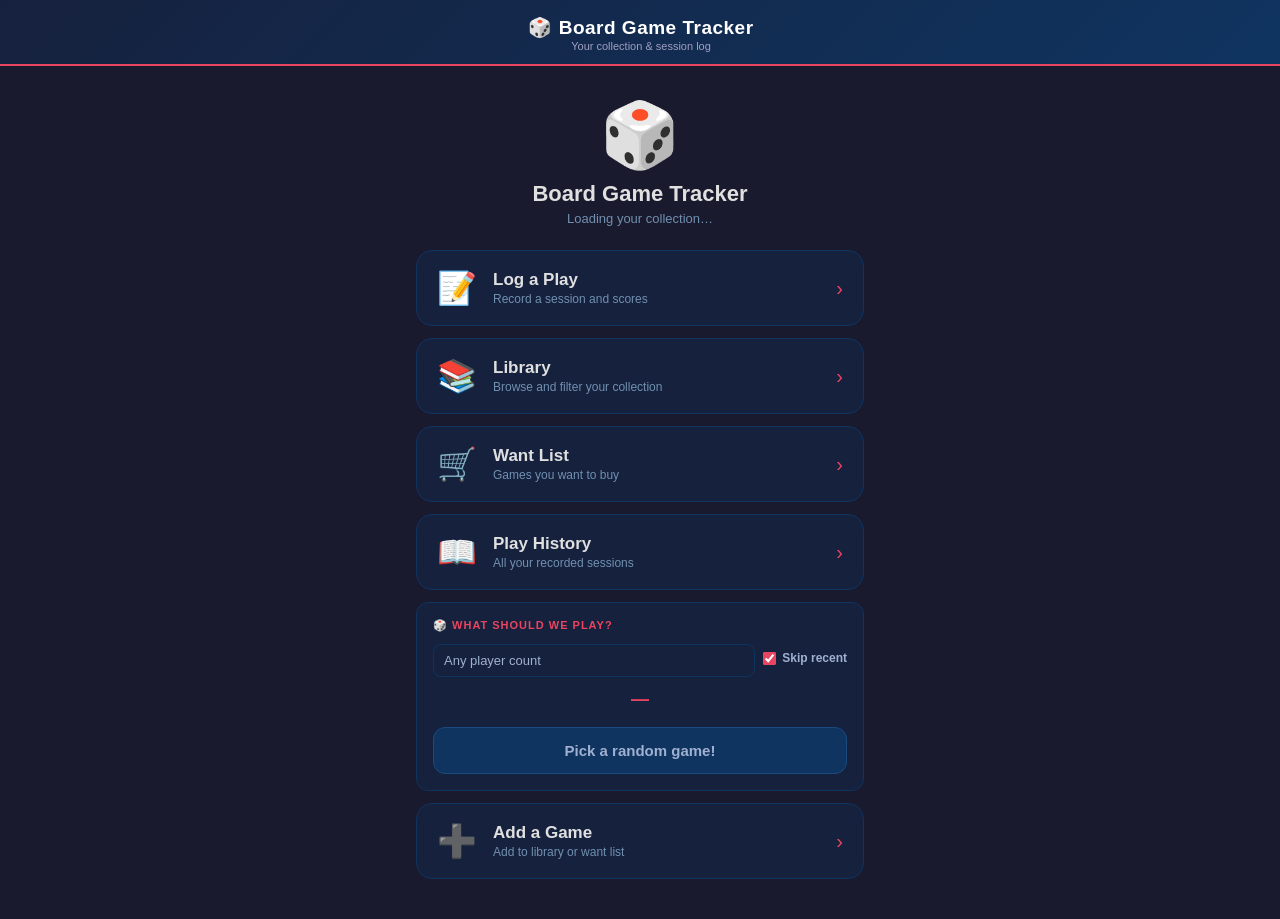
==== index.html @ 6675f411 "Update index.html" ====
<!DOCTYPE html>
<html lang="en">
<head>
<meta charset="UTF-8">
<meta name="apple-mobile-web-app-capable" content="yes">
<meta name="apple-mobile-web-app-status-bar-style" content="black-translucent">
<meta name="apple-mobile-web-app-title" content="BG Tracker">
<link rel="stylesheet" href="styles.css">
<link rel="apple-touch-icon" href="apple-touch-icon.png">
<link rel="icon" type="image/png" href="apple-touch-icon.png">
<meta name="viewport" content="width=device-width, initial-scale=1.0, maximum-scale=1.0">
<title>Board Game Tracker</title>
</head>
<body>
<div class="bg-art" id="bgArt"></div>
<div class="header" id="appHeader">
 <button class="header-back hidden" id="headerBack" onclick="goHome()">&#8592;</button>
 <div class="header-center">
 <h1 id="headerTitle">&#127922; Board Game Tracker</h1>
 <p id="headerSub">Your collection &amp; session log</p>
 </div>
 <div style="min-width:36px"></div>
</div>

<!-- HOME -->
<div class="screen active" id="screenHome">
 <div class="home-hero">
 <div class="home-hero-icon">&#127922;</div>
 <h2>Board Game Tracker</h2>
 <p id="homeSubtitle">Loading your collection&hellip;</p>
 </div>
 <div class="home-buttons">
 <button class="home-btn" onclick="showScreen('screenLog')">
 <span class="home-btn-icon">&#128221;</span>
 <div><div class="home-btn-label">Log a Play</div><div class="home-btn-sub">Record a session and scores</div></div>
 <span class="home-btn-arrow">&#8250;</span>
 </button>
 <button class="home-btn" onclick="showScreen('screenLibrary')">
 <span class="home-btn-icon">&#128218;</span>
 <div><div class="home-btn-label">Library</div><div class="home-btn-sub">Browse and filter your collection</div></div>
 <span class="home-btn-arrow">&#8250;</span>
 </button>
 <button class="home-btn" onclick="showScreen('screenWantList')">
 <span class="home-btn-icon">&#128722;</span>
 <div><div class="home-btn-label">Want List</div><div class="home-btn-sub" id="wantListSub">Games you want to buy</div></div>
 <span class="home-btn-arrow">&#8250;</span>
 </button>
 <div class="section" id="sectionHomeChart" style="display:none">
 <div class="section-title" id="homeChartTitle">&#127942; Overall Win Distribution</div>
 <div class="pie-canvas-wrap"><canvas id="homePieCanvas" width="220" height="220"></canvas></div>
 <div class="pie-legend" id="homePieLegend"></div>
 </div>
 <div class="section" id="sectionTopGames" style="display:none">
 <div class="section-title">&#127942; Most Played Games</div>
 <div id="topGamesContent"></div>
 </div>
 <button class="home-btn" onclick="showScreen('screenHistory')">
 <span class="home-btn-icon">&#128214;</span>
 <div><div class="home-btn-label">Play History</div><div class="home-btn-sub" id="historyHomeSub">All your recorded sessions</div></div>
 <span class="home-btn-arrow">&#8250;</span>
 </button>
 <div class="section" id="sectionRandomGame" style="margin:0">
 <div class="section-title">&#127922; What should we play?</div>
 <div style="display:flex;gap:8px;margin-bottom:12px">
 <select id="randomPlayerCount" class="filter-select" style="flex:1">
 <option value="">Any player count</option>
 <option value="1">1 player</option>
 <option value="2">2 players</option>
 <option value="3">3 players</option>
 <option value="4">4 players</option>
 <option value="5">5 players</option>
 <option value="6">6+ players</option>
 </select>
 <label style="display:flex;align-items:center;gap:6px;font-size:12px;color:var(--text-muted);white-space:nowrap;cursor:pointer"><input type="checkbox" id="randomExcludeRecent" checked style="accent-color:var(--accent)"> Skip recent</label>
 </div>
 <div id="randomGameDisplay" style="text-align:center;font-size:18px;font-weight:700;color:var(--accent);min-height:28px;margin:10px 0;transition:transform .15s ease,opacity .15s ease">&#8212;</div>
 <button class="secondary-btn" id="randomSpinBtn" onclick="spinRandomGame()" style="margin-top:0">Pick a random game!</button>
 </div>
 <button class="home-btn" onclick="showScreen('screenAddGame')">
 <span class="home-btn-icon">&#10133;</span>
 <div><div class="home-btn-label">Add a Game</div><div class="home-btn-sub">Add to library or want list</div></div>
 <span class="home-btn-arrow">&#8250;</span>
 </button>
 </div>
</div>

<!-- CHARACTERS -->
<div class="screen" id="screenCharacters">
 <div class="page-body">
 <div id="characterCards"></div>
 </div>
</div>

<!-- PLAY HISTORY -->
<div class="screen" id="screenHistory">
 <div class="page-body">
 <div class="status-banner" id="historyStatus"></div>
 <div id="historyList"></div>
 <div id="historyLoadMoreWrap" style="text-align:center;margin-top:10px;display:none">
 <a href="#" onclick="historyLoadMore(event)" style="color:var(--accent);font-size:13px;text-decoration:none">Load more&hellip;</a>
 </div>
 </div>
</div>

<div class="screen" id="screenGameDetail">
  <div class="page-body">

    <div id="gameDetailContent"></div>

<div class="section" id="detailWinChart" style="display:none">
  <div class="section-title" id="detailWinChartTitle">Win Distribution</div>
  <div class="pie-canvas-wrap">
    <canvas id="detailPieCanvas" width="220" height="220"></canvas>
  </div>
  <div class="pie-legend" id="detailPieLegend"></div>
</div>


    <div class="section" id="detailRecentSection" style="display:none">
  <div class="section-title" id="detailRecentTitle">Play History</div>
  <div id="detailRecentBody" style="display:block">
    <table id="detailRecentTable" style="width:100%;border-collapse:collapse"></table>
        <div id="detailLoadMoreWrap" style="text-align:center;margin-top:10px;display:none">
        <a href="#" onclick="detailLoadMore(event)" style="color:var(--accent);font-size:13px;text-decoration:none">
        Load more…
        </a>
        </div>

      </div>
    </div>

    <!-- Videos -->
    <div class="section" id="detailHowToPlay" style="display:none">
      <div class="section-title">🎥 How To Play</div>
      <div id="detailHowToPlayContent"></div>
    </div>

    <div class="section" id="detailReview" style="display:none">
      <div class="section-title">🎬 Review</div>
      <div id="detailReviewContent"></div>
    </div>

    <div id="gameDetailExpansions"></div>

  </div>
</div>
 
<!-- LOG A PLAY -->
<div class="screen" id="screenLog">
 <div class="page-body">
 <div class="status-banner" id="statusBanner"></div>
 <div class="section">
 <div class="section-title">Session</div>
 <div class="field"><label>Date</label><input type="date" id="fieldDate"></div>
 <div class="field">
 <label>Board Game</label>
 <select id="fieldGame" onchange="onGameChange()"><option value="">Select a game&hellip;</option></select>
 </div>
 </div>
  
 <div class="section" id="sectionVersion" style="display:none">
 <div class="section-title">Game Version</div>
 <select id="versionSelect" onchange="selectedVersion=this.value">
 <option value="">Base Game</option>
 </select>
 </div>
 <div class="section" id="sectionExpansions" style="display:none">
 <div class="section-title">Expansions</div>
 <div class="chip-container" id="expansionsContainer" onclick="openMultiSelect('expansions')">
 <span class="chip-placeholder">Select expansions…</span>
 </div>
 </div>
 <div class="section" id="sectionMode" style="display:none">
 <div class="section-title">Game Mode</div>
 <div id="modeContent"></div>
 </div>
 <div class="section" id="sectionStats" style="display:none">
 <div class="section-title">Game History</div>
 <div class="auto-field">
 <div class="stat-box"><div class="stat-label">Last Played</div><div class="stat-value" id="valLastPlayed">&mdash;</div></div>
 <div class="stat-box"><div class="stat-label">Total Plays</div><div class="stat-value" id="valTotalPlays">&mdash;</div></div>
 <div class="stat-box"><div class="stat-label">Top Winner</div><div class="stat-value" id="valTopWinner">&mdash;</div></div>
 </div>
 </div>
 <div class="section" id="sectionExtra" style="display:none">
 <div class="section-title" id="extraTitle">Game Details</div>
 <div id="extraFields"></div>
 </div>
 <div class="section">
 <div class="section-title">Players</div>
 <div class="chip-container" id="playersContainer" onclick="openMultiSelect('players')">
 <span class="chip-placeholder">Select players&hellip;</span>
 </div>
 </div>
 <div class="section" id="resultSection" style="display:none">
 <div class="section-title">Result</div>
 <div class="scores-grid" id="scoresContainer"></div>
 <div class="field"><label>Winner</label><input type="text" id="fieldWinner" readonly placeholder="Auto-filled from scores&hellip;"></div>
 </div>
 <button class="submit-btn" id="submitBtn" onclick="submitForm()">Submit Session</button>
 <div class="section" id="sectionWinChart" style="margin-top:12px;display:none">
 <div class="section-title" id="winChartTitle">Win Distribution</div>
 <div class="pie-canvas-wrap"><canvas id="winPieCanvas" width="220" height="220"></canvas></div>
 <div class="pie-legend" id="winPieLegend"></div>
 </div>
 <div class="section" id="recentSection" style="margin-top:12px;display:none">
 <div class="section-title" id="recentTitle">Recent Plays</div>
 <table id="recentTable" style="width:100%;border-collapse:collapse"></table>
 <div id="loadMoreWrap" style="text-align:center;margin-top:10px;display:none">
 <a href="#" onclick="loadMore(event)" style="color:var(--accent);font-size:13px;text-decoration:none">Load more&hellip;</a>
 </div>
 </div>
 </div>
</div>
 
<!-- LIBRARY -->
<div class="screen" id="screenLibrary">
 <div class="page-body">
 <div class="library-filters">
 <select class="filter-select" id="filterPlayers" onchange="applyLibraryFilters()">
 <option value="">Any players</option>
 <option value="1">Solo</option>
 <option value="2">2 players</option>
 <option value="3">3 players</option>
 <option value="4">4 players</option>
 <option value="5">5+ players</option>
 </select>
 <select class="filter-select" id="filterType" onchange="applyLibraryFilters()">
 <option value="">Any type</option>
 </select>
 <select class="filter-select" id="filterComplexity" onchange="applyLibraryFilters()">
 <option value="">Any weight</option>
 <option value="1">Light (1-2)</option>
 <option value="2">Medium (2-3)</option>
 <option value="3">Heavy (3+)</option>
 </select>
 </div>
 <div class="library-filters">
 <select class="filter-select" id="filterBaseGame" onchange="applyLibraryFilters()" style="flex:2;min-width:140px">
 <option value="">All games &amp; expansions</option>
 <option value="__base__">Base games only</option>
 <option value="__expansions__">Expansions only</option>
 </select>
 <select class="filter-select" id="filterSolo" onchange="applyLibraryFilters()" style="flex:1;min-width:80px">
 <option value="">Any mode</option>
 <option value="solo">Solo</option>
 <option value="coop">Co-op</option>
 </select>
 </div>
 <div class="library-filters">
 <select class="filter-select" id="filterDesigner" onchange="applyLibraryFilters()">
 <option value="">Any designer</option>
 </select>
 <select class="filter-select" id="filterPublisher" onchange="applyLibraryFilters()">
 <option value="">Any publisher</option>
 </select>
 </div>
 <div class="library-count" id="libraryCount"></div>
 <div id="libraryCards"></div>
 </div>
</div>

<!-- WANT LIST -->
<div class="screen" id="screenWantList">
 <div class="page-body">
 <div class="status-banner" id="wantStatusBanner"></div>
 <div id="wantListItems"></div>
 </div>
</div>

<!-- ADD A GAME -->
<div class="screen" id="screenAddGame">
 <div class="page-body">
 <div class="status-banner" id="addGameStatus"></div>
 <div class="section">
 <div class="section-title">Where to add?</div>
 <div class="field">
 <div class="dest-toggle">
 <button class="dest-btn selected" id="destLibraryBtn" onclick="setDestination('library')">&#128218; Library</button>
 <button class="dest-btn" id="destWantBtn" onclick="setDestination('want')">&#128722; Want List</button>
 </div>
 <div id="destNote" style="font-size:11px;color:var(--text-faint);margin-top:6px">Adding to Library will also appear in the session tracker.</div>
 </div>
 </div>
 <div class="section">
 <div class="section-title">Game Info</div>
 <div class="field"><label>Name</label><input type="text" id="addName" placeholder="e.g. Wingspan"></div>
 <div class="field"><label>Year of Release</label><input type="number" id="addYear" placeholder="e.g. 2019" min="1900" max="2099"></div>
 <div class="field">
 <label>Game Types</label>
 <div class="chip-container" id="addTypeContainer" onclick="openGameTypeMultiSelect()">
 <span class="chip-placeholder" id="addTypePlaceholder">Select types&hellip;</span>
 </div>
 </div>
 <div class="field"><label>Designer</label><input type="text" id="addDesigner" placeholder="e.g. Elizabeth Hargrave"></div>
 <div class="field"><label>Publisher</label><input type="text" id="addPublisher" placeholder="e.g. Stonemaier Games"></div>
 <div class="field"><label>Description</label><textarea id="addDesc" placeholder="A short description of the game&hellip;"></textarea></div>
 </div>
 <div class="section">
 <div class="section-title">Players &amp; Complexity</div>
 <div class="field"><label>Min Players</label><input type="number" id="addMinPlayers" min="1" max="20" placeholder="1"></div>
 <div class="field"><label>Max Players</label><input type="number" id="addMaxPlayers" min="1" max="20" placeholder="4"></div>
 <div class="field">
 <label>BGG Weight (1-5)</label>
 <div class="weight-input" id="weightInput">
 <button class="weight-btn" onclick="setWeight(1)">1<br><span style="font-size:9px;font-weight:400">Light</span></button>
 <button class="weight-btn" onclick="setWeight(2)">2<br><span style="font-size:9px;font-weight:400">Easy</span></button>
 <button class="weight-btn" onclick="setWeight(3)">3<br><span style="font-size:9px;font-weight:400">Medium</span></button>
 <button class="weight-btn" onclick="setWeight(4)">4<br><span style="font-size:9px;font-weight:400">Heavy</span></button>
 <button class="weight-btn" onclick="setWeight(5)">5<br><span style="font-size:9px;font-weight:400">Expert</span></button>
 </div>
 <input type="hidden" id="addComplexity" value="">
 </div>
 </div>
 <div class="section">
 <div class="section-title">Art &amp; Modes</div>
 <div class="field"><label>Image URL <span style="font-weight:400;color:var(--text-faint)">(optional)</span></label><input type="url" id="addImageUrl" placeholder="https://&hellip;"></div>
 <div class="field">
 <label>Game Modes <span style="font-weight:400;color:var(--text-faint)">(select all that apply)</span></label>
 <div class="dest-toggle" id="addModesToggle">
 <button type="button" class="dest-btn" data-mode="solo" onclick="toggleMode('add','solo')">&#129485; Solo</button>
 <button type="button" class="dest-btn" data-mode="coop" onclick="toggleMode('add','coop')">&#129309; Co-op</button>
 <button type="button" class="dest-btn" data-mode="competitive" onclick="toggleMode('add','competitive')">&#9876;&#65039; Competitive</button>
 </div>
 </div>
 </div>
 <div class="section">
 <div class="section-title">Expansion?</div>
 <div class="field">
 <label>Base Game <span style="font-weight:400;color:var(--text-faint)">(leave blank if this is a base game)</span></label>
 <select id="addBaseGame"><option value="">Not an expansion/version</option></select>
 </div>
 <div class="field">
 <label>Link Type</label>
 <select id="addLinkType">
 <option value="expansion">Expansion (plays with base game)</option>
 <option value="version">Version (plays instead of base game)</option>
 </select>
 </div>
 </div>
 <div class="section">
 <div class="section-title">Scoring &amp; Theme</div>
 <div class="field">
 <label>Theme Colour</label>
 <div style="display:flex;gap:8px;align-items:center">
 <input type="color" id="addThemeColor" value="#1a1a2e" oninput="onThemeChange('add')" style="width:48px;height:38px;padding:2px;border:1px solid var(--border);border-radius:6px;background:var(--bg-input);cursor:pointer">
 <input type="text" id="addThemeHex" placeholder="None" readonly style="flex:1">
 <button type="button" class="secondary-btn" style="width:auto;padding:8px 12px;margin:0;font-size:12px" onclick="clearTheme('add')">Clear</button>
 </div>
 </div>
 <div class="field">
 <label>Win Condition</label>
 <select id="addWinCondition">
 <option value="">Default (highest score)</option>
 <option value="lowest">Lowest Score Wins</option>
 <option value="winlose">Win / Loss</option>
 <option value="successfail">Success / Failure</option>
 <option value="manual">Manual (pick winner)</option>
 </select>
 </div>
 <div class="field">
 <label>Scorepad Categories</label>
 <div id="addScorepadList" style="display:flex;flex-wrap:wrap;gap:6px;margin-bottom:8px"></div>
 <div style="display:flex;gap:8px">
 <input type="text" id="addScorepadInput" placeholder="e.g. Birds, Bonus Cards" onkeydown="if(event.key==='Enter'){event.preventDefault();addScorepadCat('add')}" style="flex:1">
 <button type="button" class="secondary-btn" style="width:auto;padding:8px 14px;margin:0" onclick="addScorepadCat('add')">Add</button>
 </div>
 </div>
 <div class="field">
 <label>Custom Session Fields</label>
 <div id="addCustomFieldsList"></div>
 <button type="button" class="secondary-btn" onclick="addCustomField('add')">+ Add Field</button>
 </div>
 </div>
 <div class="field"><label style="display:flex;align-items:center;gap:8px;cursor:pointer"><input type="checkbox" id="addExcludeRandom" style="accent-color:var(--accent);width:18px;height:18px"> Exclude from random picker</label></div>
 <div class="section"><div class="section-title">Notes</div>
 <div class="field"><textarea id="addNotes" placeholder="Any notes about this game…"></textarea></div>
 </div>
 <button class="submit-btn" id="addGameBtn" onclick="submitAddGame()">Add Game</button>
 </div>
</div>

<!-- EDIT LIBRARY ITEM -->
<div class="screen" id="screenEditGame">
 <div class="page-body">
 <div class="status-banner" id="editGameStatus"></div>
 <input type="hidden" id="editRowIndex">
 <div class="section">
 <div class="section-title">Game Info</div>
 <div class="field"><label>Name</label><input type="text" id="editName"></div>
 <div class="field"><label>Year of Release</label><input type="number" id="editYear" min="1900" max="2099"></div>
 <div class="field">
 <label>Game Types</label>
 <div class="chip-container" id="editTypeContainer" onclick="openEditGameTypeMultiSelect()">
 <span class="chip-placeholder" id="editTypePlaceholder">Select types&hellip;</span>
 </div>
 </div>
 <div class="field"><label>Designer</label><input type="text" id="editDesigner"></div>
 <div class="field"><label>Publisher</label><input type="text" id="editPublisher"></div>
 <div class="field"><label>Description</label><textarea id="editDesc"></textarea></div>
 </div>
 <div class="section">
 <div class="section-title">Players &amp; Complexity</div>
 <div class="field"><label>Min Players</label><input type="number" id="editMinPlayers" min="1" max="20"></div>
 <div class="field"><label>Max Players</label><input type="number" id="editMaxPlayers" min="1" max="20"></div>
 <div class="field">
 <label>BGG Weight (1-5)</label>
 <div class="weight-input" id="editWeightInput">
 <button class="weight-btn" onclick="setEditWeight(1)">1<br><span style="font-size:9px;font-weight:400">Light</span></button>
 <button class="weight-btn" onclick="setEditWeight(2)">2<br><span style="font-size:9px;font-weight:400">Easy</span></button>
 <button class="weight-btn" onclick="setEditWeight(3)">3<br><span style="font-size:9px;font-weight:400">Medium</span></button>
 <button class="weight-btn" onclick="setEditWeight(4)">4<br><span style="font-size:9px;font-weight:400">Heavy</span></button>
 <button class="weight-btn" onclick="setEditWeight(5)">5<br><span style="font-size:9px;font-weight:400">Expert</span></button>
 </div>
 <input type="hidden" id="editComplexity" value="">
 </div>
 </div>
 <div class="section">
 <div class="section-title">Art &amp; Modes</div>
 <div class="field"><label>Image URL</label><input type="url" id="editImageUrl"></div>
 <div class="field">
 <label>Game Modes <span style="font-weight:400;color:var(--text-faint)">(select all that apply)</span></label>
 <div class="dest-toggle" id="editModesToggle">
 <button type="button" class="dest-btn" data-mode="solo" onclick="toggleMode('edit','solo')">&#129485; Solo</button>
 <button type="button" class="dest-btn" data-mode="coop" onclick="toggleMode('edit','coop')">&#129309; Co-op</button>
 <button type="button" class="dest-btn" data-mode="competitive" onclick="toggleMode('edit','competitive')">&#9876;&#65039; Competitive</button>
 </div>
 </div>
 </div>
 <div class="section">
 <div class="section-title">Expansion?</div>
 <div class="field">
 <label>Base Game</label>
 <select id="editBaseGame"><option value="">Not an expansion/version</option></select>
 </div>
 <div class="field">
 <label>Link Type</label>
 <select id="editLinkType">
 <option value="expansion">Expansion (plays with base game)</option>
 <option value="version">Version (plays instead of base game)</option>
 </select>
 </div>
 </div>
 <div class="section">
 <div class="section-title">Scoring &amp; Theme</div>
 <div class="field">
 <label>Theme Colour</label>
 <div style="display:flex;gap:8px;align-items:center">
 <input type="color" id="editThemeColor" value="#1a1a2e" oninput="onThemeChange('edit')" style="width:48px;height:38px;padding:2px;border:1px solid var(--border);border-radius:6px;background:var(--bg-input);cursor:pointer">
 <input type="text" id="editThemeHex" placeholder="None" readonly style="flex:1">
 <button type="button" class="secondary-btn" style="width:auto;padding:8px 12px;margin:0;font-size:12px" onclick="clearTheme('edit')">Clear</button>
 </div>
 </div>
 <div class="field">
 <label>Win Condition</label>
 <select id="editWinCondition">
 <option value="">Default (highest score)</option>
 <option value="lowest">Lowest Score Wins</option>
 <option value="winlose">Win / Loss</option>
 <option value="successfail">Success / Failure</option>
 <option value="manual">Manual (pick winner)</option>
 </select>
 </div>
 <div class="field">
 <label>Scorepad Categories</label>
 <div id="editScorepadList" style="display:flex;flex-wrap:wrap;gap:6px;margin-bottom:8px"></div>
 <div style="display:flex;gap:8px">
 <input type="text" id="editScorepadInput" placeholder="e.g. Birds, Bonus Cards" onkeydown="if(event.key==='Enter'){event.preventDefault();addScorepadCat('edit')}" style="flex:1">
 <button type="button" class="secondary-btn" style="width:auto;padding:8px 14px;margin:0" onclick="addScorepadCat('edit')">Add</button>
 </div>
 </div>
 <div class="field">
 <label>Custom Session Fields</label>
 <div id="editCustomFieldsList"></div>
 <button type="button" class="secondary-btn" onclick="addCustomField('edit')">+ Add Field</button>
 </div>
 </div>
 <div class="field"><label style="display:flex;align-items:center;gap:8px;cursor:pointer"><input type="checkbox" id="editExcludeRandom" style="accent-color:var(--accent);width:18px;height:18px"> Exclude from random picker</label></div>
 <div class="section"><div class="section-title">Notes</div>
 <div class="field"><textarea id="editNotes" placeholder="Any notes about this game…"></textarea></div>
 </div>
 <button class="submit-btn" id="editSaveBtn" onclick="submitEditGame()">Save Changes</button>
 <button class="secondary-btn" onclick="showScreen('screenLibrary')">Cancel</button>
 </div>
</div>

<!-- Dropdown overlay -->
<div class="dropdown-overlay" id="dropdownOverlay" onclick="closeDropdownIfOutside(event)">
 <div class="dropdown-sheet">
 <h3 id="dropdownTitle"></h3>
 <div id="dropdownOptions"></div>
 <button class="dropdown-done" onclick="closeMultiSelect()">Done</button>
 </div>
</div>
<script src="app.js"></script>
</body>
</html>
---- styles.css ----
:root {
  --accent: #e94560;
  --accent-dark: #c03050;
  --bg-base: #1a1a2e;
  --bg-section: #16213e;
  --bg-input: #0f3460;
  --border: #1a4a80;
  --border-dark: #0f3460;
  --stat-label: #7090b0;
  --detail-bg: #0d1f3a;
  --scorepad-hd: #0a2444;
  --text-primary: #e0e0e0;
  --text-secondary: #c0d0e0;
  --text-muted: #a0b0d0;
  --text-faint: #7090b0;
}

 * { box-sizing: border-box; margin: 0; padding: 0; }
 body {
 font-family: -apple-system, BlinkMacSystemFont, 'Segoe UI', sans-serif;
 background: var(--bg-base); color: var(--text-primary);
 min-height: 100vh; padding-bottom: 40px;
 transition: background-color 0.5s ease;
 }
 .bg-art {
 position: fixed; top: 62px; left: 0; right: 0; bottom: 0; z-index: 0;
 background-size: cover; background-position: center top;
 filter: blur(6px) brightness(0.55) saturate(1.2);
 transform: scale(1.04); opacity: 0;
 transition: opacity 0.8s ease; pointer-events: none;
 }
 .bg-art.visible { opacity: 1; }
 .header {
 position:sticky;top:0;z-index:2;
 background: linear-gradient(135deg, var(--bg-section), var(--bg-input));
 padding: 16px 16px 12px; border-bottom: 2px solid var(--accent);
 display: flex; align-items: center; justify-content: space-between;
 transition: background 0.5s ease, border-color 0.5s ease;
 }
 .header-center { flex: 1; text-align: center; }
 .header h1 { font-size: 19px; font-weight: 700; color: #fff; letter-spacing: 0.5px; }
 .header p { font-size: 11px; color: #a0a0c0; margin-top: 1px; }
 .header-back { font-size: 22px; cursor: pointer; color: var(--accent); padding: 4px 8px; min-width: 36px; background: none; border: none; }
 .header-back.hidden { visibility: hidden; }
 .screen { display: none; position: relative; z-index: 1; }
 .screen.active { display: block; }
 .page-body { padding: 16px; max-width: 480px; margin: 0 auto; }
 .section {
 background: var(--bg-section); border-radius: 12px; padding: 16px; margin-bottom: 12px;
 border: 1px solid var(--border-dark); transition: background 0.5s ease, border-color 0.5s ease;
 }
 .section-title { font-size: 11px; font-weight: 700; text-transform: uppercase; letter-spacing: 1px; color: var(--accent); margin-bottom: 12px; }
 .field { margin-bottom: 14px; }
 .field:last-child { margin-bottom: 0; }
 label { display: block; font-size: 13px; font-weight: 600; color: var(--text-muted); margin-bottom: 5px; }
 input[type="text"], input[type="number"], input[type="date"],
 input[type="url"], select, textarea {
 width: 100%; background: var(--bg-input); border: 1px solid var(--border);
 border-radius: 8px; color: var(--text-primary); font-size: 15px; padding: 10px 12px;
 appearance: none; -webkit-appearance: none;
 transition: background 0.5s ease, border-color 0.5s ease; font-family: inherit;
 }
 textarea { resize: vertical; min-height: 80px; }
 input:focus, select:focus, textarea:focus { outline: none; border-color: var(--accent); }
 input[readonly] { opacity: 0.7; cursor: default; }
 .home-hero { text-align: center; padding: 32px 16px 24px; }
 .home-hero-icon { font-size: 64px; margin-bottom: 8px; }
 .home-hero h2 { font-size: 22px; font-weight: 700; color: var(--text-primary); }
 .home-hero p { font-size: 13px; color: var(--text-faint); margin-top: 4px; }
 .home-buttons { padding: 0 16px; max-width: 480px; margin: 0 auto; display: flex; flex-direction: column; gap: 12px; }
 .home-btn {
 display: flex; align-items: center; gap: 16px;
 background: var(--bg-section); border: 1px solid var(--border-dark);
 border-radius: 16px; padding: 18px 20px; cursor: pointer; text-align: left;
 transition: background 0.2s; width: 100%;
 }
 .home-btn:active { background: var(--bg-input); }
 .home-btn-icon { font-size: 32px; flex-shrink: 0; }
 .home-btn-label { font-size: 17px; font-weight: 700; color: var(--text-primary); }
 .home-btn-sub { font-size: 12px; color: var(--text-faint); margin-top: 2px; }
 .home-btn-arrow { margin-left: auto; font-size: 20px; color: var(--accent); }
 .auto-field { display: flex; gap: 8px; }
 .stat-box { flex: 1; background: var(--bg-input); border: 1px solid var(--border); border-radius: 8px; padding: 8px 10px; text-align: center; }
 .stat-label { font-size: 10px; color: var(--stat-label); text-transform: uppercase; letter-spacing: 0.5px; }
 .stat-value { font-size: 15px; font-weight: 700; color: var(--text-primary); margin-top: 2px; }
 .chip-container {
 background: var(--bg-input); border: 1px solid var(--border); border-radius: 8px;
 padding: 8px; min-height: 44px; display: flex; flex-wrap: wrap; gap: 6px;
 align-items: center; cursor: pointer; transition: background 0.5s ease, border-color 0.5s ease;
 }
 .chip { background: var(--accent); color: #fff; border-radius: 20px; padding: 3px 10px; font-size: 13px; display: flex; align-items: center; gap: 5px; }
 .chip .remove { font-size: 16px; line-height: 1; opacity: 0.8; cursor: pointer; }
 .chip-placeholder { color: var(--text-faint); font-size: 14px; padding: 2px 4px; }
 .scores-grid { display: grid; grid-template-columns: 1fr 1fr; gap: 8px; margin-bottom: 14px; }
 .score-cell { background: var(--bg-input); border: 1px solid var(--border); border-radius: 8px; padding: 8px 10px; display: flex; flex-direction: column; align-items: center; gap: 4px; }
 .score-cell-name { font-size: 12px; font-weight: 600; color: var(--text-muted); white-space: nowrap; overflow: hidden; text-overflow: ellipsis; width: 100%; text-align: center; }
 .score-cell input { width: 100% !important; background: transparent !important; border: none !important; border-bottom: 1px solid var(--border) !important; border-radius: 0 !important; padding: 4px 6px !important; font-size: 18px !important; font-weight: 700 !important; text-align: center !important; color: var(--text-primary) !important; }
 .score-cell input:focus { outline: none; border-bottom-color: var(--accent) !important; }
 .score-cell input[readonly] { color: var(--text-faint) !important; opacity: 1 !important; }
 .winlose-toggle { display: flex; gap: 10px; margin-bottom: 14px; }
 .winlose-btn { flex: 1; padding: 14px; border-radius: 10px; border: 2px solid var(--border); background: var(--bg-input); color: var(--text-muted); font-size: 16px; font-weight: 700; cursor: pointer; text-align: center; transition: all 0.2s; }
 .winlose-btn.win.active { background: #0f3a1e; border-color: #40e094; color: #80ffb0; }
 .winlose-btn.lose.active { background: #3a0f1e; border-color: #e94560; color: #ff8080; }
 .scorepad-wrap { overflow-x: auto; margin-bottom: 14px; }
 .scorepad { width: 100%; border-collapse: collapse; font-size: 13px; }
 .scorepad th { background: var(--scorepad-hd); color: var(--text-muted); font-size: 11px; font-weight: 700; text-transform: uppercase; letter-spacing: 0.5px; padding: 7px 8px; text-align: center; border-bottom: 2px solid var(--border); }
 .scorepad th.category-col { text-align: left; color: var(--accent); }
 .scorepad td { padding: 4px; border-bottom: 1px solid var(--border-dark); text-align: center; }
 .scorepad td.category-label { text-align: left; color: var(--text-muted); font-size: 12px; font-weight: 600; padding-left: 4px; white-space: nowrap; }
 .scorepad td input { width: 56px; background: transparent; border: none; border-bottom: 1px solid var(--border); border-radius: 0; padding: 4px 2px; font-size: 15px; font-weight: 700; text-align: center; color: var(--text-primary); }
 .scorepad td input:focus { outline: none; border-bottom-color: var(--accent); }
 .scorepad tr.total-row td { background: var(--scorepad-hd); font-weight: 700; font-size: 14px; padding: 8px 4px; border-top: 2px solid var(--border); border-bottom: none; color: var(--text-primary); }
 .scorepad tr.total-row td.category-label { color: var(--accent); font-size: 12px; text-transform: uppercase; letter-spacing: 0.5px; }
 .scorepad tr.total-row td.total-val { color: #fff; font-size: 16px; }
 .dropdown-overlay { display: none; position: fixed; inset: 0; background: rgba(0,0,0,0.65); z-index: 200; align-items: flex-end; }
 .dropdown-overlay.open { display: flex; }
 .dropdown-sheet { background: var(--bg-section); border-radius: 16px 16px 0 0; width: 100%; max-height: 70vh; overflow-y: auto; padding: 16px; border-top: 2px solid var(--accent); }
 .dropdown-sheet h3 { font-size: 14px; font-weight: 700; color: var(--text-primary); margin-bottom: 12px; text-align: center; }
 .dropdown-option { padding: 12px; border-radius: 8px; font-size: 15px; color: var(--text-primary); cursor: pointer; display: flex; align-items: center; gap: 10px; }
 .dropdown-option.selected { background: var(--bg-input); color: var(--accent); font-weight: 600; }
 .dropdown-option .check { width: 20px; height: 20px; border-radius: 50%; border: 2px solid var(--text-faint); display: flex; align-items: center; justify-content: center; flex-shrink: 0; font-size: 11px; }
 .dropdown-option.selected .check { background: var(--accent); border-color: var(--accent); color: white; }
 .dropdown-done { margin-top: 12px; width: 100%; background: var(--accent); color: white; border: none; border-radius: 8px; padding: 12px; font-size: 15px; font-weight: 700; cursor: pointer; }
 .status-banner { display: none; border-radius: 8px; padding: 10px 14px; font-size: 13px; margin-bottom: 12px; text-align: center; }
 .status-banner.visible { display: block; background: var(--bg-input); border: 1px solid var(--border); color: #a0c0e0; }
 .status-banner.error { background: #3a0f1e !important; border-color: #e94560 !important; color: #ff8080 !important; }
 .status-banner.success { background: #0f3a1e !important; border-color: #40e094 !important; color: #80ffb0 !important; }
 .submit-btn { width: 100%; background: linear-gradient(135deg, var(--accent), var(--accent-dark)); color: white; border: none; border-radius: 12px; padding: 16px; font-size: 17px; font-weight: 700; letter-spacing: 0.5px; cursor: pointer; margin-top: 4px; }
 .submit-btn:disabled { opacity: 0.5; cursor: not-allowed; }
 .secondary-btn { width: 100%; background: var(--bg-input); border: 1px solid var(--border); color: var(--text-muted); border-radius: 12px; padding: 14px; font-size: 15px; font-weight: 600; cursor: pointer; margin-top: 8px; }
 .danger-btn { background: #3a0f1e; border-color: #e94560; color: #ff8080; }
 .recent-row { cursor: pointer; }
 .recent-row:active { background: var(--bg-input); }
 .recent-row td { padding: 8px 4px; font-size: 13px; border-bottom: 1px solid var(--border-dark); vertical-align: middle; }
 .recent-header td { font-size: 10px; font-weight: 700; text-transform: uppercase; letter-spacing: 0.8px; color: var(--accent); padding: 0 4px 8px; }
 .recent-date { color: var(--text-faint); }
 .recent-winner { color: var(--text-primary); font-weight: 600; }
 .recent-score { color: var(--text-muted); text-align: right; }
 .detail-row td { padding: 0; border-bottom: 1px solid var(--border); }
 .detail-inner { padding: 10px 8px 12px; background: var(--detail-bg); display: none; }
 .detail-inner.open { display: block; }
 .detail-section-label { font-size: 10px; font-weight: 700; text-transform: uppercase; letter-spacing: 0.8px; color: var(--accent); margin: 10px 0 5px; }
 .detail-section-label:first-child { margin-top: 0; }
 .detail-players { display: flex; flex-wrap: wrap; gap: 5px; margin-bottom: 4px; }
 .detail-player-chip { background: var(--bg-input); border-radius: 20px; padding: 3px 10px; font-size: 12px; color: var(--text-secondary); }
 .detail-player-chip.winner { background: var(--accent); color: #fff; font-weight: 700; }
 .detail-scorepad { width: 100%; border-collapse: collapse; font-size: 12px; margin-top: 4px; }
 .detail-scorepad th { font-size: 10px; font-weight: 700; text-transform: uppercase; letter-spacing: 0.5px; color: var(--text-faint); padding: 4px 6px; text-align: right; border-bottom: 1px solid var(--border); }
 .detail-scorepad th:first-child { text-align: left; }
 .detail-scorepad td { padding: 4px 6px; color: var(--text-secondary); text-align: right; border-bottom: 1px solid var(--border-dark); }
 .detail-scorepad td:first-child { text-align: left; color: var(--text-muted); }
 .detail-scorepad tr.detail-total td { font-weight: 700; color: var(--text-primary); border-top: 1px solid var(--border); border-bottom: none; }
 .detail-scorepad tr.detail-total td:first-child { color: var(--accent); }
 .detail-extras { font-size: 12px; color: var(--text-secondary); line-height: 1.8; }
 .detail-extras span { color: var(--text-faint); margin-right: 4px; }
 .card-detail { display: none; padding: 14px; border-top: 1px solid var(--border-dark); position: relative; overflow: hidden; border-radius: 0 0 14px 14px; }
 .card-detail.open { display: block; }
 .card-detail-bg { position: absolute; inset: 0; background-size: cover; background-position: center; filter: blur(8px) brightness(0.3) saturate(1.2); transform: scale(1.06); pointer-events: none; }
 .card-detail-content { position: relative; z-index: 1; }
 .card-detail-row { display: flex; justify-content: space-between; align-items: flex-start; margin-bottom: 10px; }
 .card-detail-fields { flex: 1; }
 .card-detail-field { font-size: 12px; margin-bottom: 6px; display: flex; gap: 6px; }
 .card-detail-field-label { color: var(--text-faint); font-weight: 600; min-width: 80px; flex-shrink: 0; }
 .card-detail-field-value { color: var(--text-secondary); }
 .card-detail-badges { display: flex; flex-wrap: wrap; gap: 5px; margin-bottom: 10px; }
 .card-detail-desc { font-size: 12px; color: var(--text-muted); line-height: 1.5; margin-bottom: 10px; }
 .card-edit-btn { display: block; width: 100%; background: var(--accent); color: #fff; border: none; border-radius: 8px; padding: 10px; font-size: 14px; font-weight: 700; cursor: pointer; text-align: center; margin-top: 4px; }
 .card-art { width: 100%; height: 140px; background: var(--bg-input); display: flex; align-items: center; justify-content: center; font-size: 48px; color: var(--text-faint); overflow: hidden; }
 .card-art img { width: 100%; height: 100%; object-fit: cover; object-position: center; }
 .filter-row { display: flex; gap: 8px; margin-bottom: 8px; flex-wrap: wrap; }
 .library-filters { display: flex; gap: 8px; margin-bottom: 8px; flex-wrap: wrap; }
 .filter-select { flex: 1; min-width: 100px; background: var(--bg-section); border: 1px solid var(--border-dark); border-radius: 8px; color: var(--text-muted); font-size: 13px; padding: 8px 10px; appearance: none; -webkit-appearance: none; }
 .filter-select:focus { outline: none; border-color: var(--accent); }
 .library-count { font-size: 12px; color: var(--text-faint); margin-bottom: 10px; text-align: center; }
 .game-card { background: var(--bg-section); border: 1px solid var(--border-dark); border-radius: 14px; margin-bottom: 12px; overflow: hidden; cursor: pointer; transition: border-color 0.2s; }
 .game-card:active { border-color: var(--accent); }
 .card-body { padding: 12px 14px 14px; }
 .card-expansion-tag { font-size: 11px; color: var(--accent); font-weight: 600; margin-bottom: 4px; display: flex; align-items: center; gap: 4px; }
 .card-name { font-size: 16px; font-weight: 700; color: var(--text-primary); margin-bottom: 4px; }
 .card-desc { font-size: 12px; color: var(--text-muted); line-height: 1.5; margin-bottom: 10px; }
 .card-stats { display: flex; gap: 6px; flex-wrap: wrap; }
 .card-stat { background: var(--bg-input); border-radius: 20px; padding: 3px 10px; font-size: 11px; color: var(--text-muted); display: flex; align-items: center; gap: 4px; }
 .card-stat-accent { color: var(--accent); font-weight: 700; }
 .complexity-dots { display: flex; gap: 2px; }
 .dot { width: 8px; height: 8px; border-radius: 50%; background: var(--border); }
 .dot.filled { background: var(--accent); }
 .char-card { background: var(--bg-section); border: 1px solid var(--border-dark); border-radius: 14px; margin-bottom: 12px; overflow: hidden; cursor: pointer; }
 .char-art { width: 100%; height: 160px; background: var(--bg-input); display: flex; align-items: center; justify-content: center; font-size: 48px; color: var(--text-faint); overflow: hidden; }
 .char-art img { width: 100%; height: 100%; object-fit: cover; object-position: center; }
 .char-body { padding: 10px 14px 12px; }
 .char-name { font-size: 17px; font-weight: 800; color: var(--text-primary); margin-bottom: 6px; }
 .char-dice { display: flex; gap: 5px; align-items: center; }
 .die { width: 28px; height: 28px; border-radius: 5px; background: var(--bg-input); border: 1.5px solid var(--border); display: grid; padding: 4px; gap: 2px; flex-shrink: 0; }
 .die-empty { width: 28px; height: 28px; border-radius: 5px; background: transparent; border: 1.5px dashed var(--border-dark); flex-shrink: 0; }
 .pip { width: 5px; height: 5px; border-radius: 50%; background: var(--accent); }
 .pip-empty { width: 5px; height: 5px; }
 .char-detail { display: none; padding: 12px 14px; border-top: 1px solid var(--border-dark); background: var(--detail-bg); font-size: 13px; color: var(--text-secondary); line-height: 1.6; position: relative; overflow: hidden; }
 .char-detail.open { display: block; }
 .char-detail-bg { position: absolute; inset: 0; background-size: cover; background-position: center center; filter: blur(10px) brightness(0.2) saturate(1.3); transform: scale(1.08); pointer-events: none; }
 .char-detail-content { position: relative; z-index: 1; }
 .char-logo { height: 20px; width: auto; max-width: 80px; object-fit: contain; object-position: left center; opacity: 0.85; margin-bottom: 4px; display: block; }
 .char-logo-detail { height: 28px; width: auto; max-width: 110px; object-fit: contain; object-position: left center; opacity: 0.9; margin-bottom: 10px; display: block; }
 .char-complexity-label { font-size: 10px; font-weight: 700; text-transform: uppercase; letter-spacing: 0.8px; color: var(--accent); margin-bottom: 6px; }
 .char-detail-dice { display: flex; gap: 5px; margin-bottom: 12px; }
 .library-empty { text-align: center; padding: 40px 20px; color: var(--text-faint); font-size: 14px; }
 .want-item { background: var(--bg-section); border: 1px solid var(--border-dark); border-radius: 12px; padding: 14px 16px; margin-bottom: 10px; }
 .want-item-name { font-size: 16px; font-weight: 700; color: var(--text-primary); }
 .want-item-meta { font-size: 12px; color: var(--text-faint); margin-top: 3px; }
 .want-item-expansion { font-size: 11px; color: var(--accent); font-weight: 600; margin-top: 3px; }
 .want-item-actions { margin-top: 10px; display: flex; gap: 8px; }
 .want-move-btn { flex: 1; background: var(--accent); color: white; border: none; border-radius: 8px; padding: 9px; font-size: 13px; font-weight: 700; cursor: pointer; }
 .weight-input { display: flex; gap: 8px; }
 .weight-btn { flex: 1; padding: 10px 4px; border-radius: 8px; border: 1px solid var(--border); background: var(--bg-input); color: var(--text-faint); font-size: 12px; font-weight: 600; cursor: pointer; text-align: center; transition: all 0.15s; }
 .weight-btn.selected { background: var(--accent); border-color: var(--accent); color: #fff; }
 .dest-toggle { display: flex; gap: 8px; margin-bottom: 4px; }
 .dest-btn { flex: 1; padding: 11px; border-radius: 8px; border: 1px solid var(--border); background: var(--bg-input); color: var(--text-muted); font-size: 13px; font-weight: 600; cursor: pointer; text-align: center; transition: all 0.15s; }
 .dest-btn.selected { background: var(--accent); border-color: var(--accent); color: #fff; }
 .pie-canvas-wrap{text-align:center;margin-bottom:12px}
 .pie-legend{display:flex;flex-wrap:wrap;gap:6px 14px;justify-content:center}
 .pie-legend-item{display:flex;align-items:center;gap:5px;font-size:12px;color:var(--text-secondary)}
 .pie-legend-dot{width:10px;height:10px;border-radius:50%;flex-shrink:0}
 .pie-legend-pct{color:var(--text-faint);font-size:11px}
 .winlose-btn.lose.dnf-active{background:#2a2a1e;border-color:#a0a060;color:#d0d080}
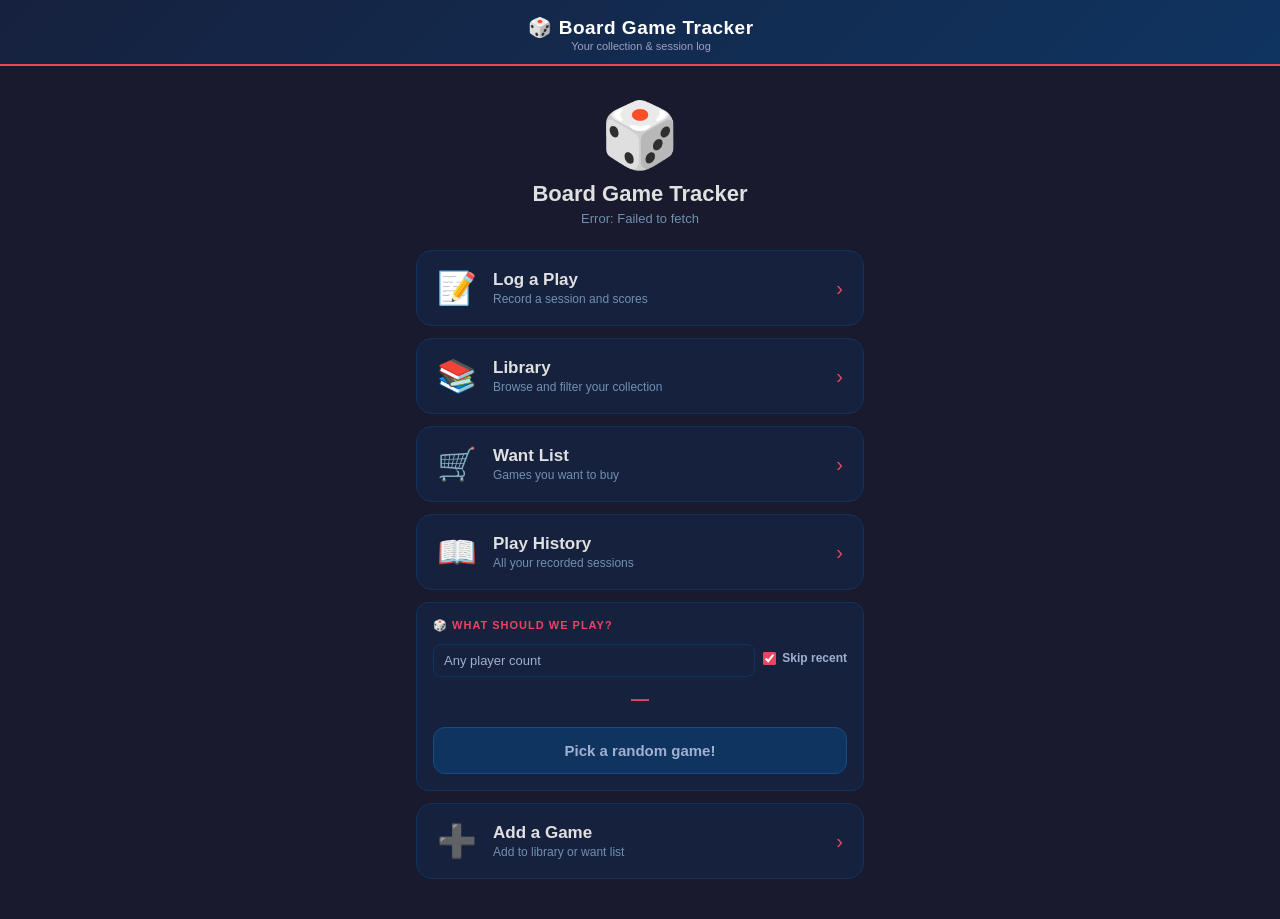
==== commit 7c90b016: "Update index.html" ====
--- a/index.html
+++ b/index.html
@@ -243,6 +243,7 @@
  </select>
  <select class="filter-select" id="filterSolo" onchange="applyLibraryFilters()" style="flex:1;min-width:80px">
  <option value="">Any mode</option>
+ <option value="competitive">Competitive</option>
  <option value="solo">Solo</option>
  <option value="coop">Co-op</option>
  </select>
@@ -373,6 +374,10 @@
  </div>
  </div>
  <div class="field"><label style="display:flex;align-items:center;gap:8px;cursor:pointer"><input type="checkbox" id="addExcludeRandom" style="accent-color:var(--accent);width:18px;height:18px"> Exclude from random picker</label></div>
+ <div class="section"><div class="section-title">Videos</div>
+ <div class="field"><label>How To Play <span style="font-weight:400;color:var(--text-faint)">(YouTube URL)</span></label><input type="url" id="addHowToPlay" placeholder="https://www.youtube.com/watch?v=…"></div>
+ <div class="field"><label>Review <span style="font-weight:400;color:var(--text-faint)">(YouTube URL)</span></label><input type="url" id="addReview" placeholder="https://www.youtube.com/watch?v=…"></div>
+ </div>
  <div class="section"><div class="section-title">Notes</div>
  <div class="field"><textarea id="addNotes" placeholder="Any notes about this game…"></textarea></div>
  </div>
@@ -476,6 +481,10 @@
  </div>
  </div>
  <div class="field"><label style="display:flex;align-items:center;gap:8px;cursor:pointer"><input type="checkbox" id="editExcludeRandom" style="accent-color:var(--accent);width:18px;height:18px"> Exclude from random picker</label></div>
+ <div class="section"><div class="section-title">Videos</div>
+ <div class="field"><label>How To Play <span style="font-weight:400;color:var(--text-faint)">(YouTube URL)</span></label><input type="url" id="editHowToPlay" placeholder="https://www.youtube.com/watch?v=…"></div>
+ <div class="field"><label>Review <span style="font-weight:400;color:var(--text-faint)">(YouTube URL)</span></label><input type="url" id="editReview" placeholder="https://www.youtube.com/watch?v=…"></div>
+ </div>
  <div class="section"><div class="section-title">Notes</div>
  <div class="field"><textarea id="editNotes" placeholder="Any notes about this game…"></textarea></div>
  </div>
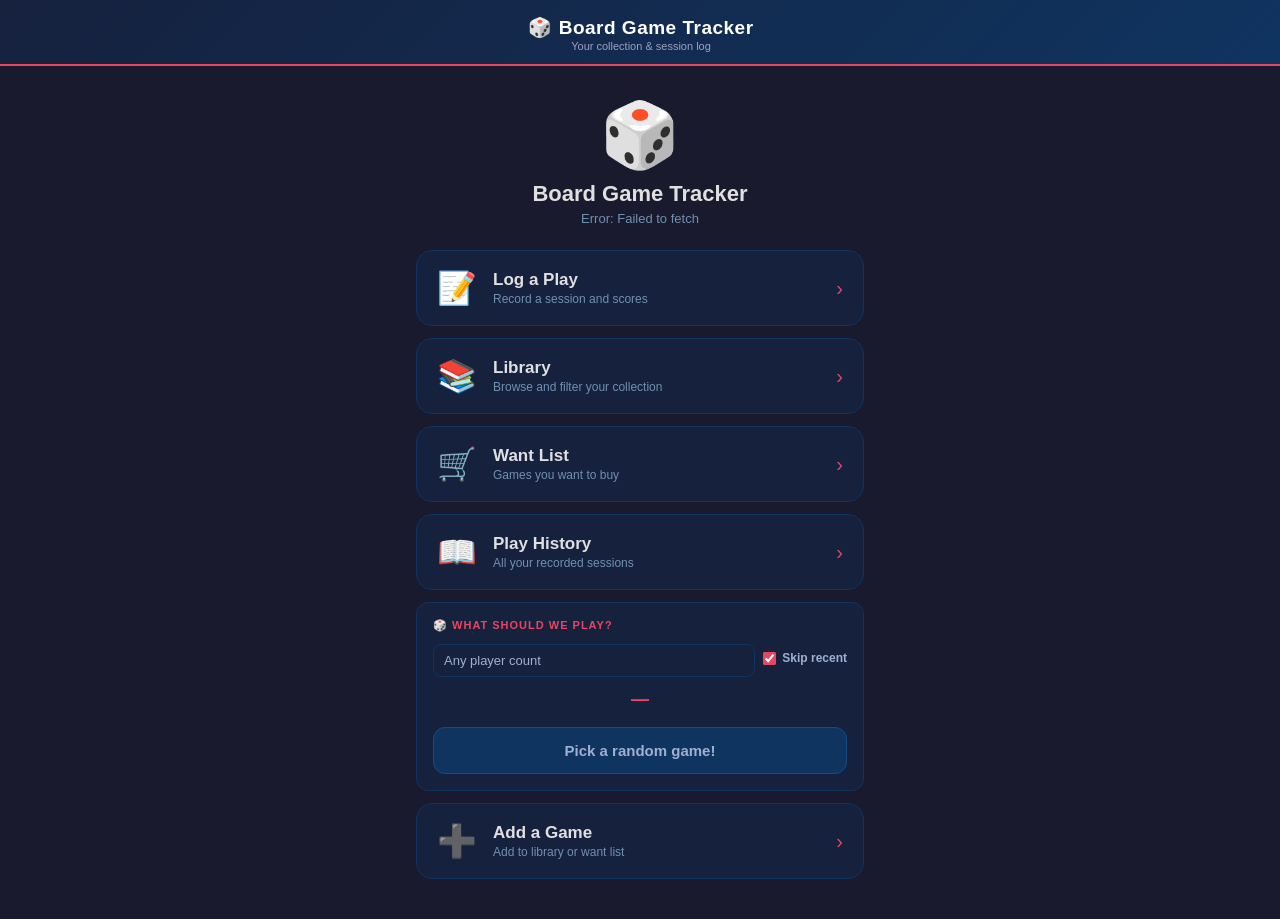
==== commit 40b33d42: "Update index.html" ====
--- a/index.html
+++ b/index.html
@@ -490,6 +490,7 @@
  </div>
  <button class="submit-btn" id="editSaveBtn" onclick="submitEditGame()">Save Changes</button>
  <button class="secondary-btn" onclick="showScreen('screenLibrary')">Cancel</button>
+ <button class="secondary-btn danger-btn" onclick="deleteGameConfirm()">🗑️ Delete Game</button>
  </div>
 </div>
 
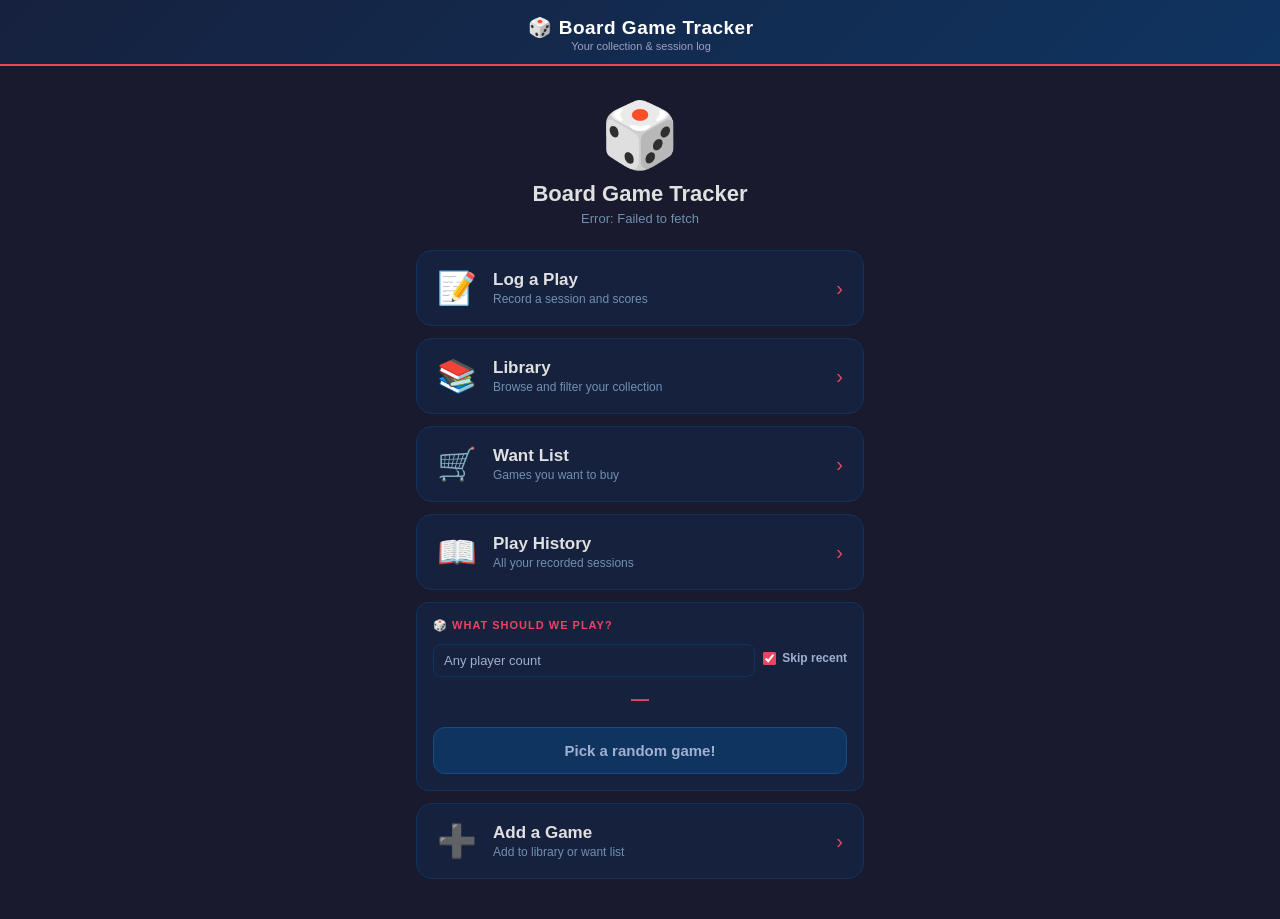
==== commit dc939787: "Update index.html" ====
--- a/index.html
+++ b/index.html
@@ -153,6 +153,17 @@
  <div class="section-title">Session</div>
  <div class="field"><label>Date</label><input type="date" id="fieldDate"></div>
  <div class="field">
+ <div class="section">
+ <div class="section-title">Game Source</div>
+  <label style="display:block;margin-bottom:8px">
+    <input type="radio" name="gameSource" value="library" checked onchange="toggleGameSource()">
+    Library Game
+  </label>
+  <label style="display:block">
+    <input type="radio" name="gameSource" value="external" onchange="toggleGameSource()">
+    External Game
+  </label>
+ </div>
  <label>Board Game</label>
  <select id="fieldGame" onchange="onGameChange()"><option value="">Select a game&hellip;</option></select>
  </div>
@@ -378,6 +389,10 @@
  <div class="field"><label>How To Play <span style="font-weight:400;color:var(--text-faint)">(YouTube URL)</span></label><input type="url" id="addHowToPlay" placeholder="https://www.youtube.com/watch?v=…"></div>
  <div class="field"><label>Review <span style="font-weight:400;color:var(--text-faint)">(YouTube URL)</span></label><input type="url" id="addReview" placeholder="https://www.youtube.com/watch?v=…"></div>
  </div>
+ <div class="section"><div class="section-title">Purchase Info</div>
+ <div class="field"><label>Retailer</label><input type="text" id="addRetailer" placeholder="e.g. Mighty Ape"></div>
+ <div class="field"><label>Price</label><input type="text" id="addPrice" placeholder="$0.00" inputmode="decimal"></div>
+ </div>
  <div class="section"><div class="section-title">Notes</div>
  <div class="field"><textarea id="addNotes" placeholder="Any notes about this game…"></textarea></div>
  </div>
@@ -485,6 +500,10 @@
  <div class="field"><label>How To Play <span style="font-weight:400;color:var(--text-faint)">(YouTube URL)</span></label><input type="url" id="editHowToPlay" placeholder="https://www.youtube.com/watch?v=…"></div>
  <div class="field"><label>Review <span style="font-weight:400;color:var(--text-faint)">(YouTube URL)</span></label><input type="url" id="editReview" placeholder="https://www.youtube.com/watch?v=…"></div>
  </div>
+ <div class="section"><div class="section-title">Purchase Info</div>
+ <div class="field"><label>Retailer</label><input type="text" id="editRetailer"></div>
+ <div class="field"><label>Price</label><input type="text" id="editPrice" placeholder="$0.00" inputmode="decimal"></div>
+ </div>
  <div class="section"><div class="section-title">Notes</div>
  <div class="field"><textarea id="editNotes" placeholder="Any notes about this game…"></textarea></div>
  </div>
--- a/styles.css
+++ b/styles.css
@@ -74,6 +74,28 @@
  border-radius: 16px; padding: 18px 20px; cursor: pointer; text-align: left;
  transition: background 0.2s; width: 100%;
  }
+ .want-art {
+  width: 100%;
+  height: 70px;
+  background: var(--bg-input);
+  display: flex;
+  align-items: center;
+  justify-content: center;
+  font-size: 32px;
+  color: var(--text-faint);
+  overflow: hidden;
+  transition: height 0.3s ease;
+}
+.want-art img {
+  width: 100%;
+  height: 100%;
+  object-fit: cover;
+  object-position: center;
+}
+/* When the card's detail is open, show the image at full height */
+.game-card:has(.card-detail.open) .want-art {
+  height: 160px;
+}
  .home-btn:active { background: var(--bg-input); }
  .home-btn-icon { font-size: 32px; flex-shrink: 0; }
  .home-btn-label { font-size: 17px; font-weight: 700; color: var(--text-primary); }
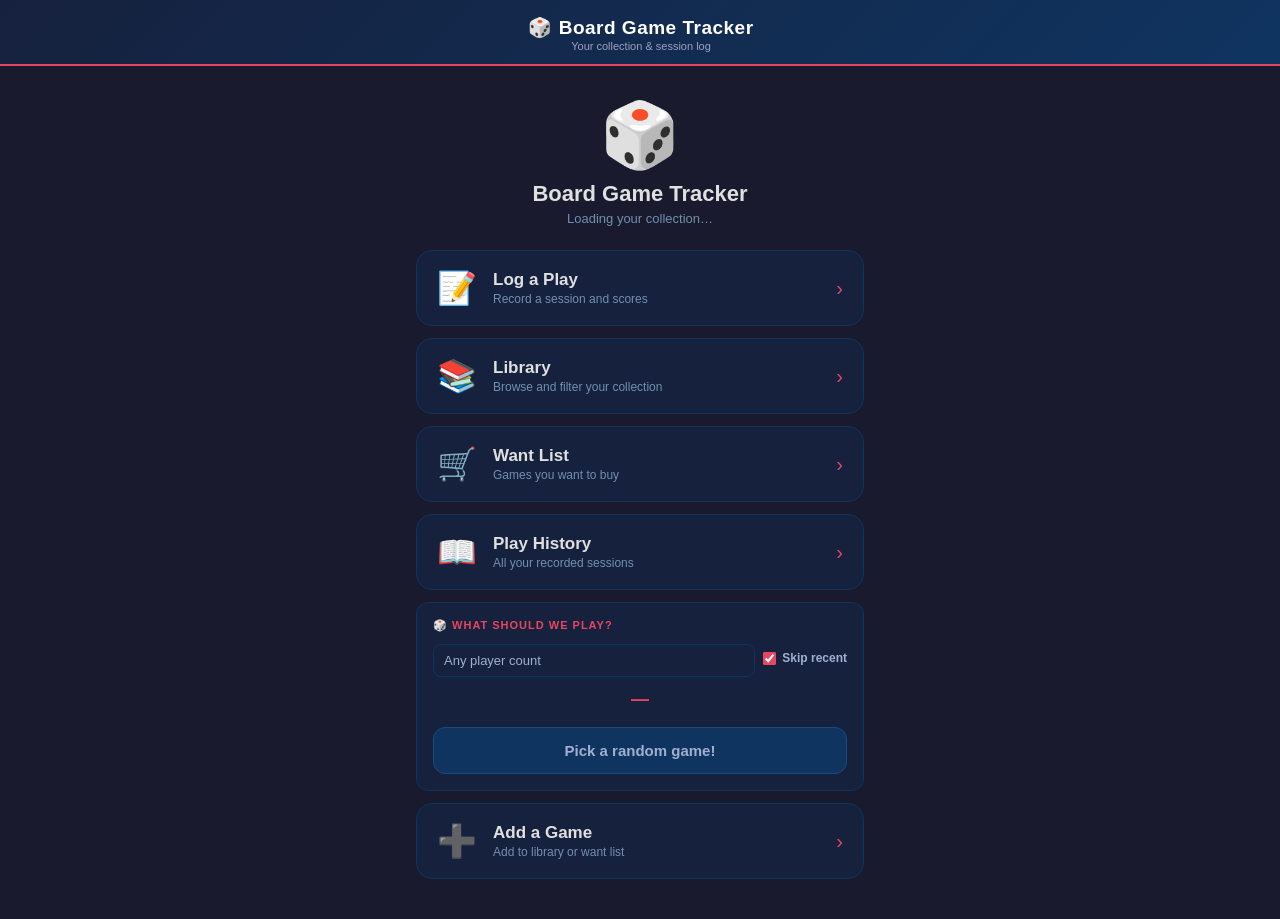
==== commit b756399c: "Update index.html" ====
--- a/index.html
+++ b/index.html
@@ -164,8 +164,46 @@
     External Game
   </label>
  </div>
- <label>Board Game</label>
- <select id="fieldGame" onchange="onGameChange()"><option value="">Select a game&hellip;</option></select>
+ <div id="libraryGameWrap">
+  <label>Board Game</label>
+  <select id="fieldGame" onchange="onGameChange()">
+    <option value="">Select a game…</option>
+  </select>
+</div>
+
+<div id="externalGameWrap" style="display:none">
+  <label>Game Name</label>
+  <input
+    type="text"
+    id="fieldExternalGame"
+    placeholder="Enter game name"
+  >
+</div>
+<div id="externalResultWrap" style="display:none">
+  <div class="section-title">Result Method</div>
+
+  <label style="display:block;margin-bottom:6px">
+    <input type="radio" name="externalResultType"
+           value="score"
+           checked
+           onchange="updateExternalResultMethod()">
+    Score Based
+  </label>
+
+  <label style="display:block;margin-bottom:6px">
+    <input type="radio" name="externalResultType"
+           value="winloss"
+           onchange="updateExternalResultMethod()">
+    Win / Loss
+  </label>
+
+  <label style="display:block">
+    <input type="radio" name="externalResultType"
+           value="manual"
+           onchange="updateExternalResultMethod()">
+    Manual Winner
+  </label>
+</div>
  </div>
  </div>
   
